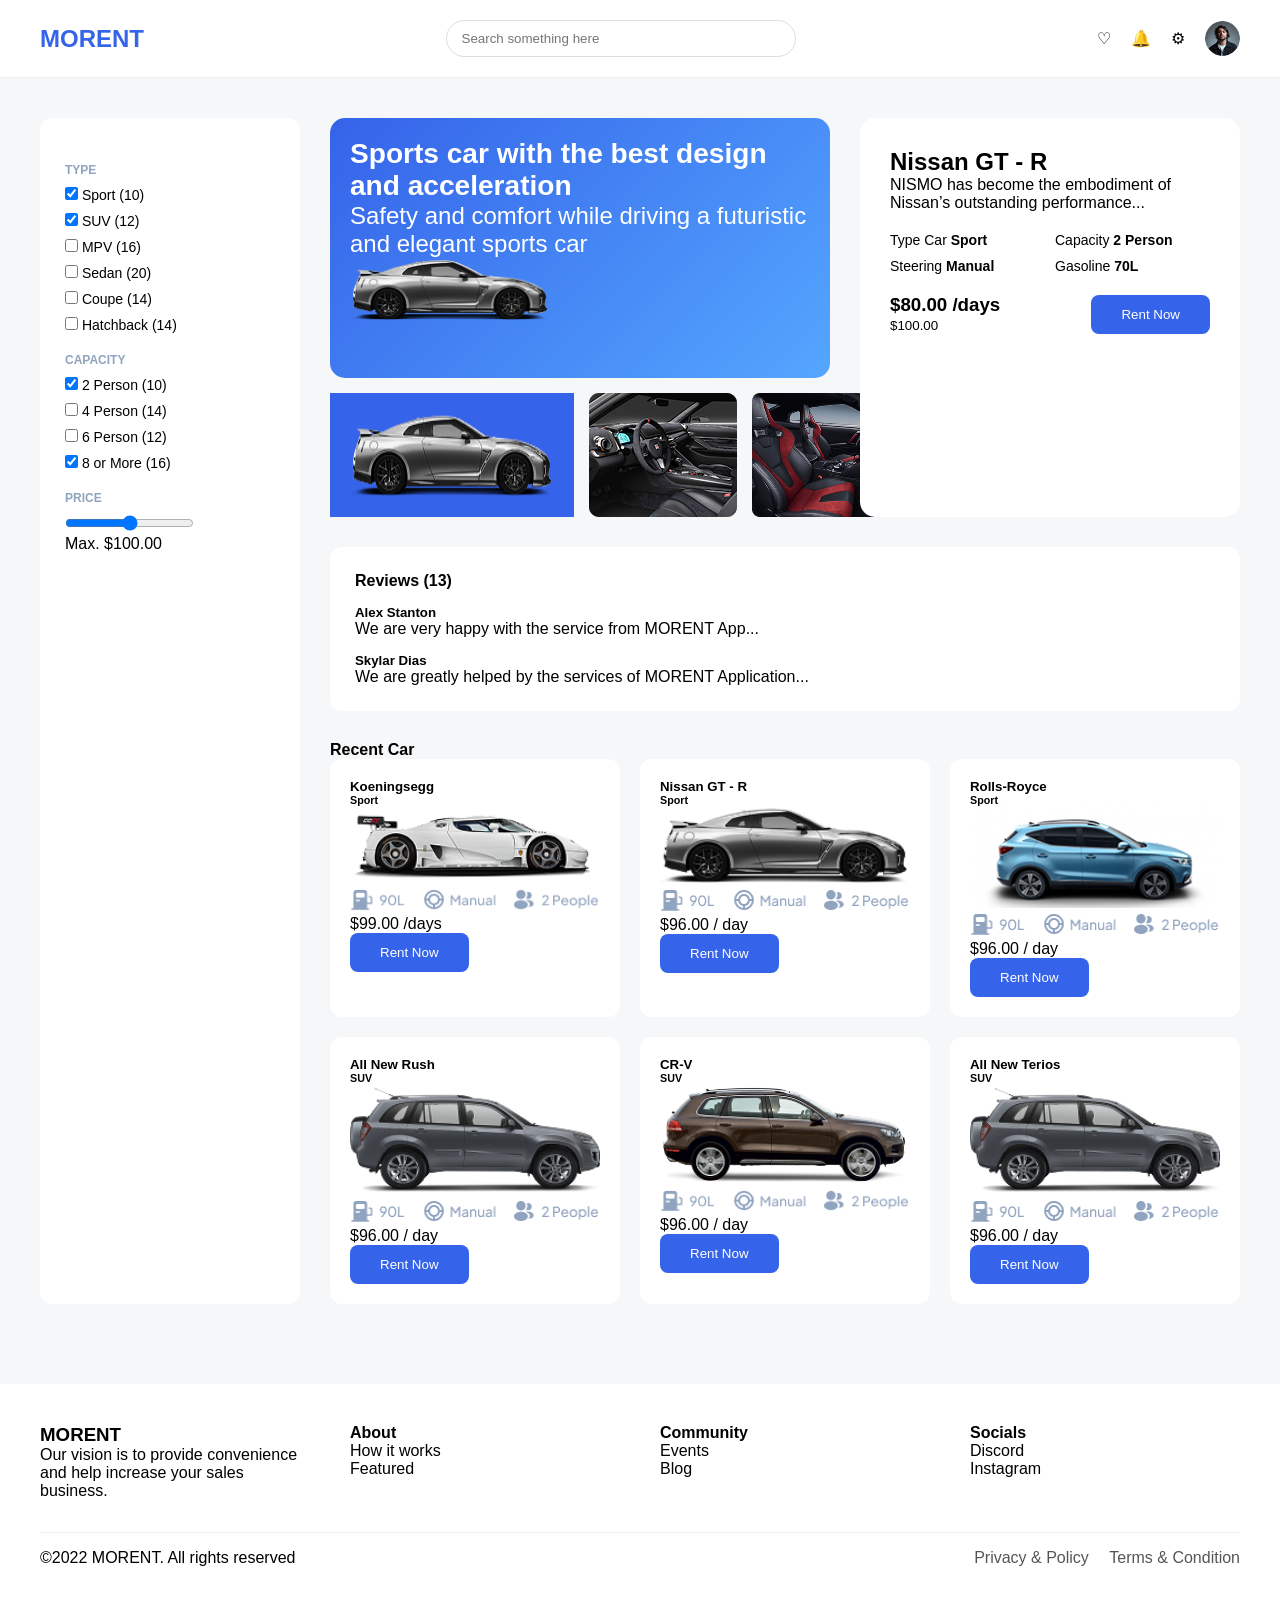
==== Final2/index.html @ 5f0bc607 "[finalproject2]correcting my responsiveness and the html" ====
<!DOCTYPE html>
<html lang="en">
<head>
<meta charset="UTF-8">
<meta name="viewport" content="width=device-width, initial-scale=1.0">
<title>HF - Detail Car Rent</title>
<link rel="stylesheet" href="styles/style.css">
</head>
<body>

<header class="header">
  <div class="header-inner">
    <h2 class="logo">MORENT</h2>

    <div class="search">
      <input type="text" placeholder="Search something here">
    </div>

    <div class="header-icons">
      <span>♡</span>
      <span>🔔</span>
      <span>⚙</span>
      <img src="assets/Profil.png " class="avatar">
    </div>
  </div>
</header>

<div class="layout">

  <aside class="sidebar">
    <h6>TYPE</h6>
    <label><input type="checkbox" checked> Sport (10)</label>
    <label><input type="checkbox" checked> SUV (12)</label>
    <label><input type="checkbox"> MPV (16)</label>
    <label><input type="checkbox"> Sedan (20)</label>
    <label><input type="checkbox"> Coupe (14)</label>
    <label><input type="checkbox"> Hatchback (14)</label>

    <h6>CAPACITY</h6>
    <label><input type="checkbox" checked> 2 Person (10)</label>
    <label><input type="checkbox"> 4 Person (14)</label>
    <label><input type="checkbox"> 6 Person (12)</label>
    <label><input type="checkbox" checked> 8 or More (16)</label>

    <h6>PRICE</h6>
    <input type="range">
    <p>Max. $100.00</p>
  </aside>

  <main class="main">

    <section class="car-detail">
      <div class="left">
        <div class="hero">
          <h3>Sports car with the best design and acceleration</h3>
          <p>Safety and comfort while driving a futuristic and elegant sports car</p>
          <img src="assets/Car (9).png">
        </div>

        <div class="thumbnails">
          <img class="mimi" src="assets/Car (9).png">
          <img src="assets/View 2.png">
          <img src="assets/View 3.png">
        </div>
      </div>

      <div class="right">
        <h2>Nissan GT - R</h2>
        <p class="description">
          NISMO has become the embodiment of Nissan’s outstanding performance...
        </p>

        <div class="specs">
          <div>Type Car <b>Sport</b></div>
          <div>Capacity <b>2 Person</b></div>
          <div>Steering <b>Manual</b></div>
          <div>Gasoline <b>70L</b></div>
        </div>

        <div class="price-area">
          <div>
            <h3>$80.00 <span>/days</span></h3>
            <small>$100.00</small>
          </div>
          <button>Rent Now</button> 
        </div>
      </div>
    </section>

    <section class="reviews">
      <h4>Reviews (13)</h4>
      <div class="review-card">
        <h5>Alex Stanton</h5>
        <p>We are very happy with the service from MORENT App...</p>
      </div>
      <div class="review-card">
        <h5>Skylar Dias</h5>
        <p>We are greatly helped by the services of MORENT Application...</p>
      </div>
    </section>

    <section class="recent">
      <h4>Recent Car</h4>
      <div class="car-grid">
        <div class="car-card">
          <h5>Koeningsegg</h5>
          <h6>Sport</h6>
          <img src="assets/car.png">
          <img src="assets/Spesification.png">
          <p>$99.00 <span>/days</span></p>
          <button>Rent Now</button>

        </div>

        <div class="car-card">
          <h5>Nissan GT - R</h5>
          <h6>Sport</h6>
          <img src="assets/Car (9).png">
          <img src="assets/Spesification.png">
          <p>$96.00 / day</p>
          <button>Rent Now</button>
        </div>

        <div class="car-card">
          <h5>Rolls-Royce</h5>
          <h6>Sport</h6>
          <img src="assets/Car (1).png">
          <img src="assets/Spesification.png">
          <p>$96.00 / day</p>
          <button>Rent Now</button>
        </div>

        <div class="car-card">
          <h5>All New Rush</h5>
          <h6>SUV</h6>
         <img src="assets/Car.png">
         <img src="assets/Spesification.png">
         <p>$96.00 / day</p>
         <button>Rent Now</button>
       </div>

       <div class="car-card">
        <h5>CR-V</h5>
        <h6>SUV</h6>
        <img src="assets/Car (7).png">
        <img src="assets/Spesification.png">
        <p>$96.00 / day</p>
        <button>Rent Now</button>
      </div>

      <div class="car-card">
        <h5>All New Terios</h5>
         <h6>SUV</h6>
       <img src="assets/Car.png">
       <img src="assets/Spesification.png">
       <p>$96.00 / day</p>
       <button>Rent Now</button>
     </div>

      </div>
    </section>

  </main>
</div>

<footer class="footer">
  <div class="footer-inner">
    <div>
      <h3>MORENT</h3>
      <p>Our vision is to provide convenience and help increase your sales business.</p>
    </div>

    <div>
      <h4>About</h4>
      <p>How it works</p>
      <p>Featured</p>
    </div>

    <div>
      <h4>Community</h4>
      <p>Events</p>
      <p>Blog</p>
    </div>

    <div>
      <h4>Socials</h4>
      <p>Discord</p>
      <p>Instagram</p>
    </div>
  </div>

          <div class="footer-bottom">
          <p>©️2022 MORENT. All rights reserved</p>

          <div class="footer-policy">
            <a href="#">Privacy & Policy</a>
            <a href="#">Terms & Condition</a>
          </div>
        </div>

</footer>

</body>
</html>
---- Final2/styles/style.css ----
* {
  margin: 0;
  padding: 0;
  box-sizing: border-box;
  font-family: Inter, sans-serif;
}

body {
  background: #f6f7f9;
  justify-content: center;
}

.header {
  background: white;
  padding: 20px 40px;
  border-bottom: 1px solid #eee;
}

.car-grid button {
  background: #3563e9;
  color: white;
  padding: 12px 30px;
  border: none;
  border-radius: 8px;
}


.header-inner {
  display: flex;
  justify-content: space-between;
  align-items: center;
}

.logo {
  color: #3563e9;
  font-weight: 700;
}

.search input {
  width: 350px;
  padding: 10px 15px;
  border-radius: 30px;
  border: 1px solid #ddd;
}

.header-icons {
  display: flex;
  gap: 20px;
  align-items: center;
}

.avatar {
  width: 35px;
  height: 35px;
  border-radius: 50%;
}

.layout {
  display: grid;
  grid-template-columns: 260px 1fr;
  gap: 30px;
  padding: 40px;
}

.sidebar {
  background: white;
  padding: 25px;
  border-radius: 12px;
}

.sidebar h6 {
  margin: 20px 0 10px;
  font-size: 12px;
  color: #90a3bf;
}

.sidebar label {
  display: block;
  margin-bottom: 10px;
  font-size: 14px;
}

.car-detail {
  display: grid;
  grid-template-columns: 1.2fr 1fr;
  gap: 30px;
}

.hero {
  background: linear-gradient(135deg, #3563e9, #54a6ff);
  padding: 20px;
  border-radius: 15px;
  color: white;
  position: relative;
  min-height: 260px;
  font-size: 1.5rem;
}

.left {
  max-width: 500px;
}

.hero img {
  position: center;
  bottom: 10px;
  top: 10px;
  right: 10px;
  width: 200px;
}

.thumbnails {
  display: flex;
  gap: 15px;
  margin-top: 15px;
}

.thumbnails .mimi {
  background: #3563e9;
  padding:20px;
  padding: 20px;
}

.right {
  background: white;
  padding: 30px;
  border-radius: 15px;
}

.specs {
  display: grid;
  grid-template-columns: 1fr 1fr;
  gap: 10px;
  margin: 20px 0;
  font-size: 14px;
}

.price-area {
  display: flex;
  justify-content: space-between;
  align-items: center;
}

.price-area button {
  background: #3563e9;
  color: white;
  padding: 12px 30px;
  border: none;
  border-radius: 8px;
}

.reviews {
  background: white;
  padding: 25px;
  border-radius: 12px;
  margin-top: 30px;
}

.review-card {
  margin-top: 15px;
}

.recent {
  margin-top: 30px;
}

.car-grid {
  display: grid;
  grid-template-columns: repeat(3, 3fr);
  gap: 20px;
}

.car-card {
  background: white;
  padding: 20px;
  border-radius: 12px;
}

.car-card img {
  width: 100%;
}

.footer {
  background: white;
  padding: 40px;
  margin-top: 40px;
}

.footer-inner {
  display: grid;
  grid-template-columns: repeat(4, 1fr);
  gap: 40px;
}

.footer-bottom {
  margin-top: 32px;
  display: flex;
  justify-content: space-between;
  border-top: 1px solid #eee;
  padding-top: 16px;
}

.footer-policy a {
  margin-left: 16px;
  text-decoration: none;
  color: #555;
}

/* ================= MOBILE OPTIMIZATION ================= */
@media (max-width: 900px) {

  .layout {
    grid-template-columns: 1fr; 
    padding: 20px;
  }

  .sidebar {
    display: none;
  }

  .search input {
    width: 100%;
  }

  .car-detail {
    grid-template-columns: 1fr;
    gap: 15px;                 
  }

  .left, .right {
    max-width: 100%;
    padding: 15px;
  }

  .hero {
    font-size: 1.2rem;
    padding: 15px;
    min-height: auto;
  }

  .hero img {
    width: 100%;
    max-width: 300px;
    display: block;
    margin: 10px 0 0 0;
    position: static;
  }

  .thumbnails {
    display: flex;
    gap: 10px;
    overflow-x: auto;
    padding-bottom: 10px;
  }

  .thumbnails img {
    flex: 0 0 auto;
    width: 70px;
    height: 70px;
  }

  .specs {
    grid-template-columns: 1fr;
    gap: 8px;
  }

  .price-area {
    flex-direction: column;
    align-items: flex-start;
    gap: 10px;
  }

  .car-grid {
    grid-template-columns: 1fr; 
    gap: 15px;
  }

  .car-card {
    padding: 15px;
  }

  .footer-inner {
    grid-template-columns: 1fr;
    gap: 20px;
  }

  .header-inner {
    flex-direction: column;
    align-items: flex-start;
    gap: 15px;
  }

  .header-icons {
    gap: 15px;
  }

  .hero h3 {
    margin-bottom: 5px;
  }

  .hero p {
    margin-bottom: 10px;
  }

}
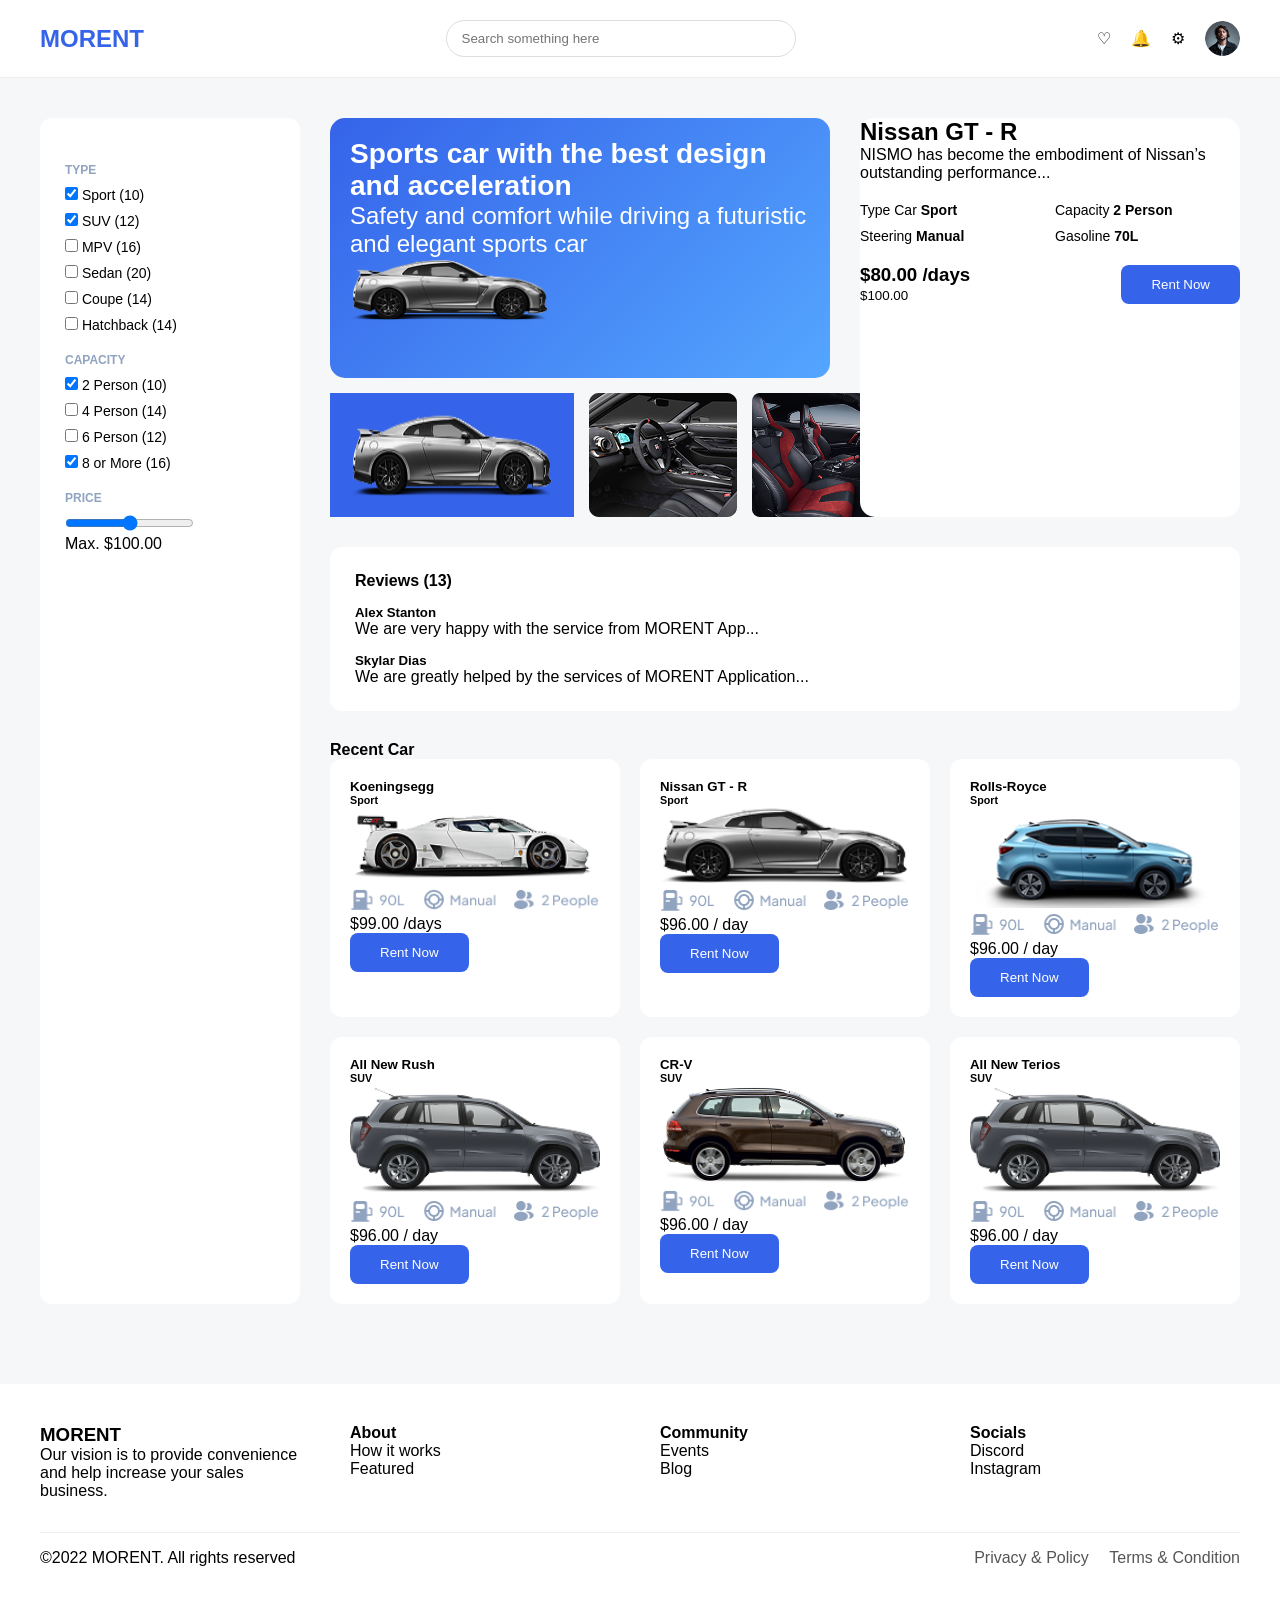
==== commit 92821977: "[finalproject2]correcting my responsiveness and the html" ====
--- a/Final2/index.html
+++ b/Final2/index.html
@@ -20,7 +20,7 @@
       <span>♡</span>
       <span>🔔</span>
       <span>⚙</span>
-      <img src="assets/Profil.png " class="avatar">
+      <img src="assets/Profil.png " class="avatar" alt="meme">
     </div>
   </div>
 </header>
@@ -54,13 +54,13 @@
         <div class="hero">
           <h3>Sports car with the best design and acceleration</h3>
           <p>Safety and comfort while driving a futuristic and elegant sports car</p>
-          <img src="assets/Car (9).png">
+          <img src="assets/Car (9).png" alt="meem">
         </div>
 
         <div class="thumbnails">
-          <img class="mimi" src="assets/Car (9).png">
-          <img src="assets/View 2.png">
-          <img src="assets/View 3.png">
+          <img class="mimi" src="assets/Car (9).png" alt="meem">
+          <img src="assets/View 2.png" alt="meem">
+          <img src="assets/View 3.png" alt="meem">
         </div>
       </div>
 
@@ -105,8 +105,8 @@
         <div class="car-card">
           <h5>Koeningsegg</h5>
           <h6>Sport</h6>
-          <img src="assets/car.png">
-          <img src="assets/Spesification.png">
+          <img src="assets/car.png" alt="meem">
+          <img src="assets/Spesification.png" alt="meem">
           <p>$99.00 <span>/days</span></p>
           <button>Rent Now</button>
 
@@ -115,8 +115,8 @@
         <div class="car-card">
           <h5>Nissan GT - R</h5>
           <h6>Sport</h6>
-          <img src="assets/Car (9).png">
-          <img src="assets/Spesification.png">
+          <img src="assets/Car (9).png" alt="meem">
+          <img src="assets/Spesification.png" alt="meem">
           <p>$96.00 / day</p>
           <button>Rent Now</button>
         </div>
@@ -124,8 +124,8 @@
         <div class="car-card">
           <h5>Rolls-Royce</h5>
           <h6>Sport</h6>
-          <img src="assets/Car (1).png">
-          <img src="assets/Spesification.png">
+          <img src="assets/Car (1).png" alt="meem">
+          <img src="assets/Spesification.png" alt="meem">
           <p>$96.00 / day</p>
           <button>Rent Now</button>
         </div>
@@ -133,8 +133,8 @@
         <div class="car-card">
           <h5>All New Rush</h5>
           <h6>SUV</h6>
-         <img src="assets/Car.png">
-         <img src="assets/Spesification.png">
+         <img src="assets/Car.png" alt="meem">
+         <img src="assets/Spesification.png" alt="meem">
          <p>$96.00 / day</p>
          <button>Rent Now</button>
        </div>
@@ -142,8 +142,8 @@
        <div class="car-card">
         <h5>CR-V</h5>
         <h6>SUV</h6>
-        <img src="assets/Car (7).png">
-        <img src="assets/Spesification.png">
+        <img src="assets/Car (7).png" alt="meem">
+        <img src="assets/Spesification.png" alt="meem">
         <p>$96.00 / day</p>
         <button>Rent Now</button>
       </div>
@@ -151,8 +151,8 @@
       <div class="car-card">
         <h5>All New Terios</h5>
          <h6>SUV</h6>
-       <img src="assets/Car.png">
-       <img src="assets/Spesification.png">
+       <img src="assets/Car.png" alt="meem">
+       <img src="assets/Spesification.png" alt="meem">
        <p>$96.00 / day</p>
        <button>Rent Now</button>
      </div>
--- a/Final2/styles/style.css
+++ b/Final2/styles/style.css
@@ -23,7 +23,6 @@
   border: none;
   border-radius: 8px;
 }
-
 
 .header-inner {
   display: flex;
@@ -122,7 +121,6 @@
 
 .right {
   background: white;
-  padding: 30px;
   border-radius: 15px;
 }
 
@@ -207,9 +205,8 @@
 
 /* ================= MOBILE OPTIMIZATION ================= */
 @media (max-width: 900px) {
-
   .layout {
-    grid-template-columns: 1fr; 
+    grid-template-columns: 1fr;
     padding: 20px;
   }
 
@@ -300,5 +297,4 @@
   .hero p {
     margin-bottom: 10px;
   }
-
-}+}
